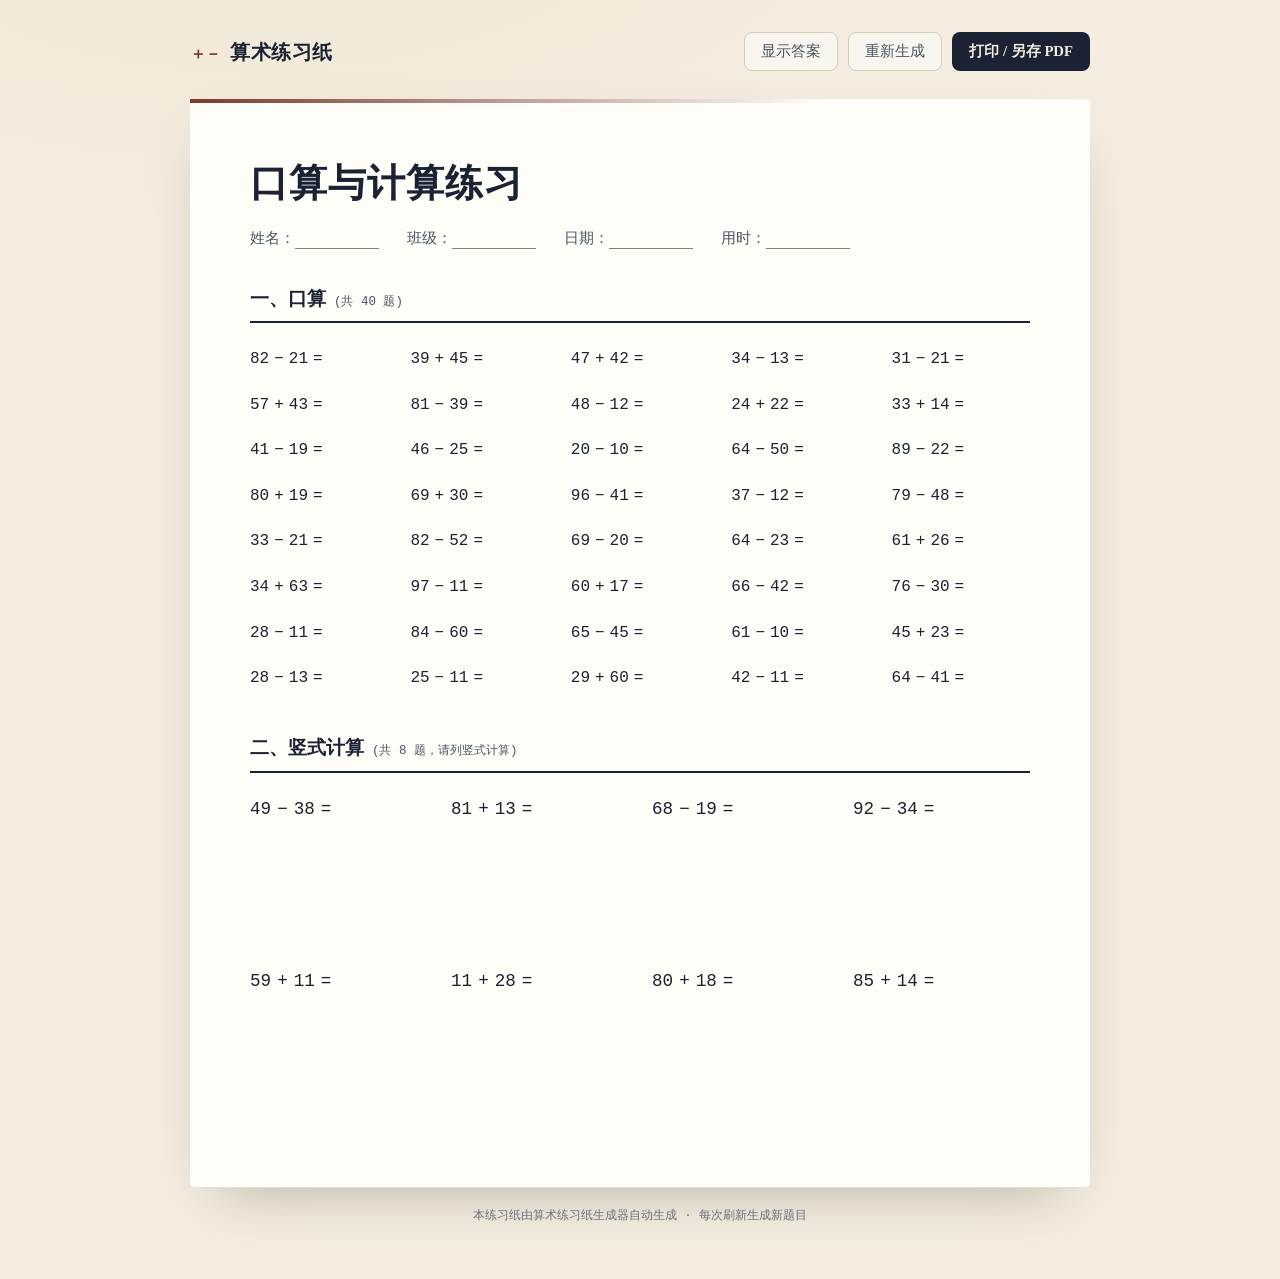
==== index.html @ 9e4705e8 "chore: add redirect page to test1/" ====
<!DOCTYPE html><html lang="zh-CN"><head><meta charset="UTF-8"><meta http-equiv="refresh" content="0; url=test1/"><title>跳转中…</title></head><body>正在跳转到练习纸，请稍候…如未自动跳转，请点击 <a href="test1/">这里</a>。</body></html>
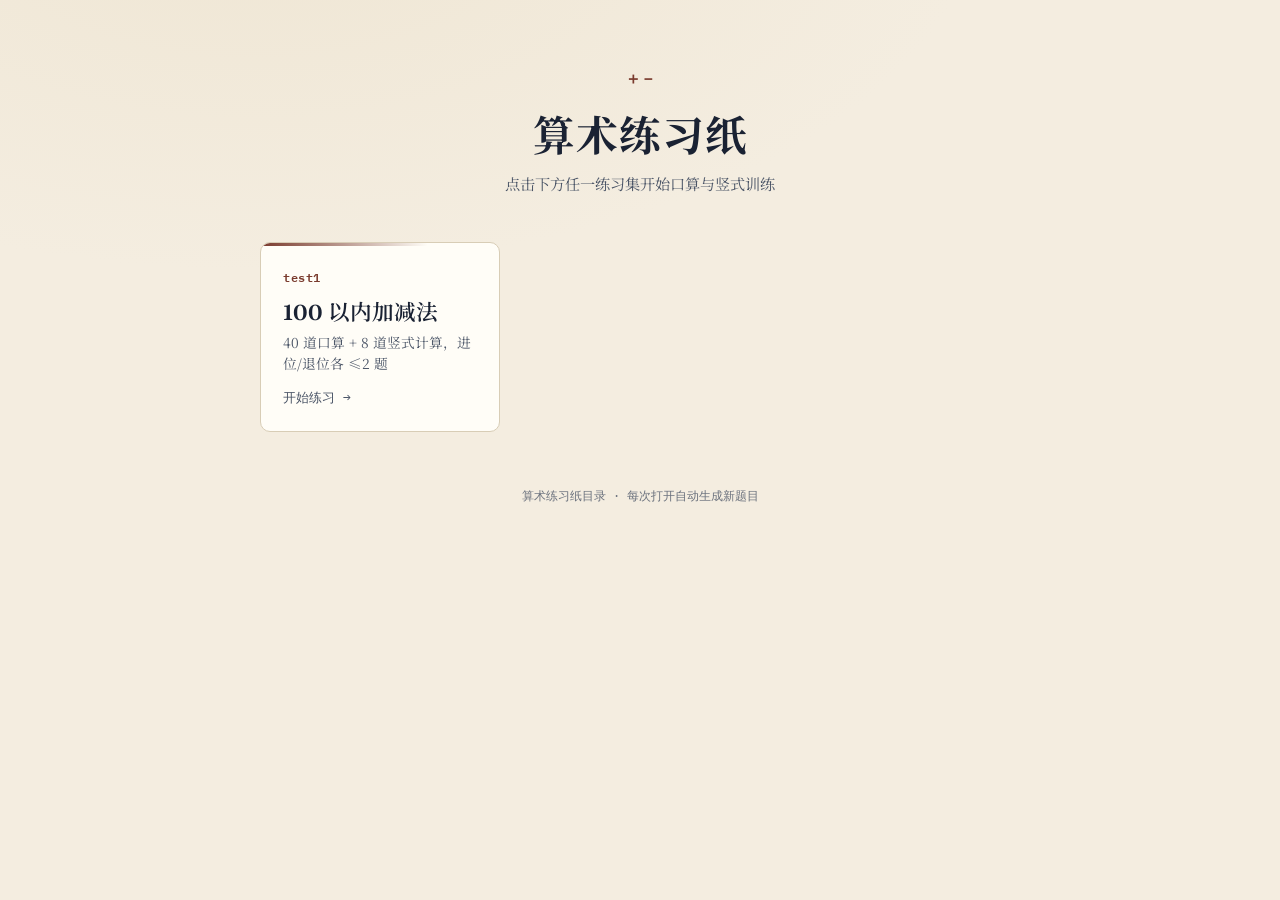
==== commit 3c6c7f53: "feat: root index as directory page for test1 (extensible for test2+)" ====
--- a/index.html
+++ b/index.html
@@ -1 +1,148 @@
-<!DOCTYPE html><html lang="zh-CN"><head><meta charset="UTF-8"><meta http-equiv="refresh" content="0; url=test1/"><title>跳转中…</title></head><body>正在跳转到练习纸，请稍候…如未自动跳转，请点击 <a href="test1/">这里</a>。</body></html>+<!DOCTYPE html>
+<html lang="zh-CN">
+<head>
+  <meta charset="UTF-8" />
+  <meta name="viewport" content="width=device-width, initial-scale=1.0" />
+  <title>算术练习纸 · 目录</title>
+  <link rel="preconnect" href="https://fonts.googleapis.com" />
+  <link rel="preconnect" href="https://fonts.gstatic.com" crossorigin />
+  <link
+    href="https://fonts.googleapis.com/css2?family=Fraunces:opsz,wght@9..144,400;9..144,600;9..144,700&family=Noto+Serif+SC:wght@400;600;700&family=IBM+Plex+Mono:wght@400;500;600&display=swap"
+    rel="stylesheet"
+  />
+  <style>
+    :root {
+      --paper: #f4ede0;
+      --ink: #1a2233;
+      --ink-soft: #4a5466;
+      --accent: #7a3b2e;
+      --rule: #d8cdb6;
+      --card-bg: #fffdf7;
+    }
+    * { box-sizing: border-box; margin: 0; padding: 0; }
+    body {
+      font-family: "Noto Serif SC", "Fraunces", serif;
+      color: var(--ink);
+      background:
+        radial-gradient(1200px 600px at 20% -10%, #efe6d4, transparent 60%),
+        var(--paper);
+      min-height: 100vh;
+      padding: 64px 24px;
+      -webkit-font-smoothing: antialiased;
+    }
+    .wrap { max-width: 760px; margin: 0 auto; }
+    .header { margin-bottom: 48px; text-align: center; }
+    .brand-mark {
+      font-family: "IBM Plex Mono", monospace;
+      font-weight: 600;
+      color: var(--accent);
+      letter-spacing: -1px;
+      font-size: 1rem;
+      margin-bottom: 12px;
+      display: block;
+    }
+    .title {
+      font-family: "Fraunces", "Noto Serif SC", serif;
+      font-weight: 700;
+      font-size: 2.6rem;
+      letter-spacing: 1px;
+      font-variation-settings: "opsz" 144;
+      margin-bottom: 10px;
+    }
+    .subtitle { color: var(--ink-soft); font-size: 0.95rem; }
+    .grid {
+      display: grid;
+      grid-template-columns: repeat(auto-fill, minmax(240px, 1fr));
+      gap: 20px;
+    }
+    .card {
+      display: block;
+      text-decoration: none;
+      color: inherit;
+      background: var(--card-bg);
+      border: 1px solid var(--rule);
+      border-radius: 10px;
+      padding: 24px 22px;
+      transition: transform 0.15s ease, box-shadow 0.2s ease, border-color 0.2s ease;
+      position: relative;
+      overflow: hidden;
+    }
+    .card::before {
+      content: "";
+      position: absolute;
+      top: 0; left: 0; right: 0;
+      height: 3px;
+      background: linear-gradient(90deg, var(--accent), transparent 70%);
+    }
+    .card:hover {
+      transform: translateY(-2px);
+      box-shadow: 0 14px 30px -16px rgba(40, 30, 10, 0.4);
+      border-color: var(--accent);
+    }
+    .card-tag {
+      font-family: "IBM Plex Mono", monospace;
+      font-size: 0.74rem;
+      color: var(--accent);
+      font-weight: 600;
+      letter-spacing: 0.5px;
+      margin-bottom: 8px;
+      display: block;
+    }
+    .card-title {
+      font-family: "Fraunces", "Noto Serif SC", serif;
+      font-weight: 600;
+      font-size: 1.35rem;
+      margin-bottom: 6px;
+    }
+    .card-desc { color: var(--ink-soft); font-size: 0.86rem; line-height: 1.55; }
+    .card-arrow {
+      margin-top: 14px;
+      font-family: "IBM Plex Mono", monospace;
+      font-size: 0.82rem;
+      color: var(--ink-soft);
+    }
+    .empty { text-align: center; color: var(--ink-soft); padding: 60px 0; font-size: 0.95rem; }
+    .foot {
+      margin-top: 56px;
+      text-align: center;
+      font-family: "IBM Plex Mono", monospace;
+      font-size: 0.76rem;
+      color: var(--ink-soft);
+      opacity: 0.8;
+    }
+  </style>
+</head>
+<body>
+  <div class="wrap">
+    <header class="header">
+      <span class="brand-mark">＋－</span>
+      <h1 class="title">算术练习纸</h1>
+      <p class="subtitle">点击下方任一练习集开始口算与竖式训练</p>
+    </header>
+    <main class="grid" id="list" aria-label="练习集列表"></main>
+    <footer class="foot">
+      <span>算术练习纸目录 · 每次打开自动生成新题目</span>
+    </footer>
+  </div>
+  <script>
+    /* 练习集配置：新增只需在数组里追加一项即可 */
+    const sets = [
+      { tag: "test1", title: "100 以内加减法", desc: "40 道口算 + 8 道竖式计算，进位/退位各 ≤2 题", path: "test1/" }
+      // { tag: "test2", title: "乘法口诀", desc: "九九乘法表练习", path: "test2/" }
+    ];
+    function render() {
+      const list = document.getElementById("list");
+      if (!sets.length) { list.innerHTML = '<div class="empty">暂无练习集</div>'; return; }
+      list.innerHTML = sets.map(function (s) {
+        return '<a class="card" href="' + s.path + '">' +
+          '<span class="card-tag">' + s.tag + '</span>' +
+          '<div class="card-title">' + s.title + '</div>' +
+          '<div class="card-desc">' + s.desc + '</div>' +
+          '<div class="card-arrow">开始练习 →</div>' +
+        '</a>';
+      }).join("");
+    }
+    render();
+  </script>
+</body>
+</html>
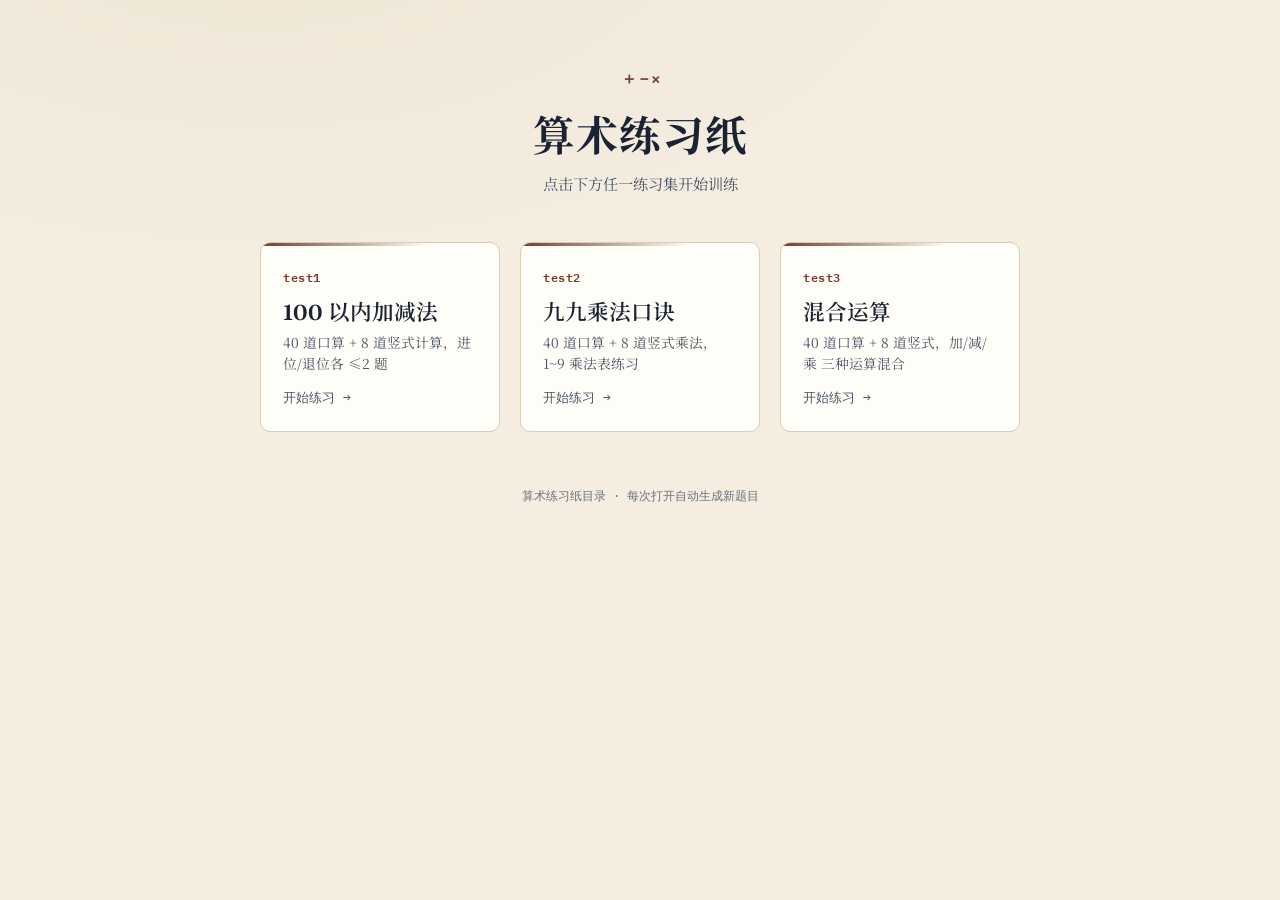
==== commit f33cfac1: "feat: add test2 (multiplication) and test3 (mixed) cards to directory" ====
--- a/index.html
+++ b/index.html
@@ -101,7 +101,6 @@
       font-size: 0.82rem;
       color: var(--ink-soft);
     }
-    .empty { text-align: center; color: var(--ink-soft); padding: 60px 0; font-size: 0.95rem; }
     .foot {
       margin-top: 56px;
       text-align: center;
@@ -115,9 +114,9 @@
 <body>
   <div class="wrap">
     <header class="header">
-      <span class="brand-mark">＋－</span>
+      <span class="brand-mark">＋－×</span>
       <h1 class="title">算术练习纸</h1>
-      <p class="subtitle">点击下方任一练习集开始口算与竖式训练</p>
+      <p class="subtitle">点击下方任一练习集开始训练</p>
     </header>
     <main class="grid" id="list" aria-label="练习集列表"></main>
     <footer class="foot">
@@ -127,14 +126,17 @@
   <script>
     /* 练习集配置：新增只需在数组里追加一项即可 */
     const sets = [
-      { tag: "test1", title: "100 以内加减法", desc: "40 道口算 + 8 道竖式计算，进位/退位各 ≤2 题", path: "test1/" }
-      // { tag: "test2", title: "乘法口诀", desc: "九九乘法表练习", path: "test2/" }
+      { tag: "test1", title: "100 以内加减法", desc: "40 道口算 + 8 道竖式计算，进位/退位各 ≤2 题", path: "test1/" },
+      { tag: "test2", title: "九九乘法口诀", desc: "40 道口算 + 8 道竖式乘法，1~9 乘法表练习", path: "test2/" },
+      { tag: "test3", title: "混合运算", desc: "40 道口算 + 8 道竖式，加/减/乘 三种运算混合", path: "test3/" }
     ];
     function render() {
       const list = document.getElementById("list");
       if (!sets.length) { list.innerHTML = '<div class="empty">暂无练习集</div>'; return; }
+      /* 动态时间戳：每次打开目录页都生成新值，附加在 URL 后绕过缓存 */
+      const ts = Date.now();
       list.innerHTML = sets.map(function (s) {
-        return '<a class="card" href="' + s.path + '">' +
+        return '<a class="card" href="' + s.path + '?v=' + ts + '">' +
           '<span class="card-tag">' + s.tag + '</span>' +
           '<div class="card-title">' + s.title + '</div>' +
           '<div class="card-desc">' + s.desc + '</div>' +
